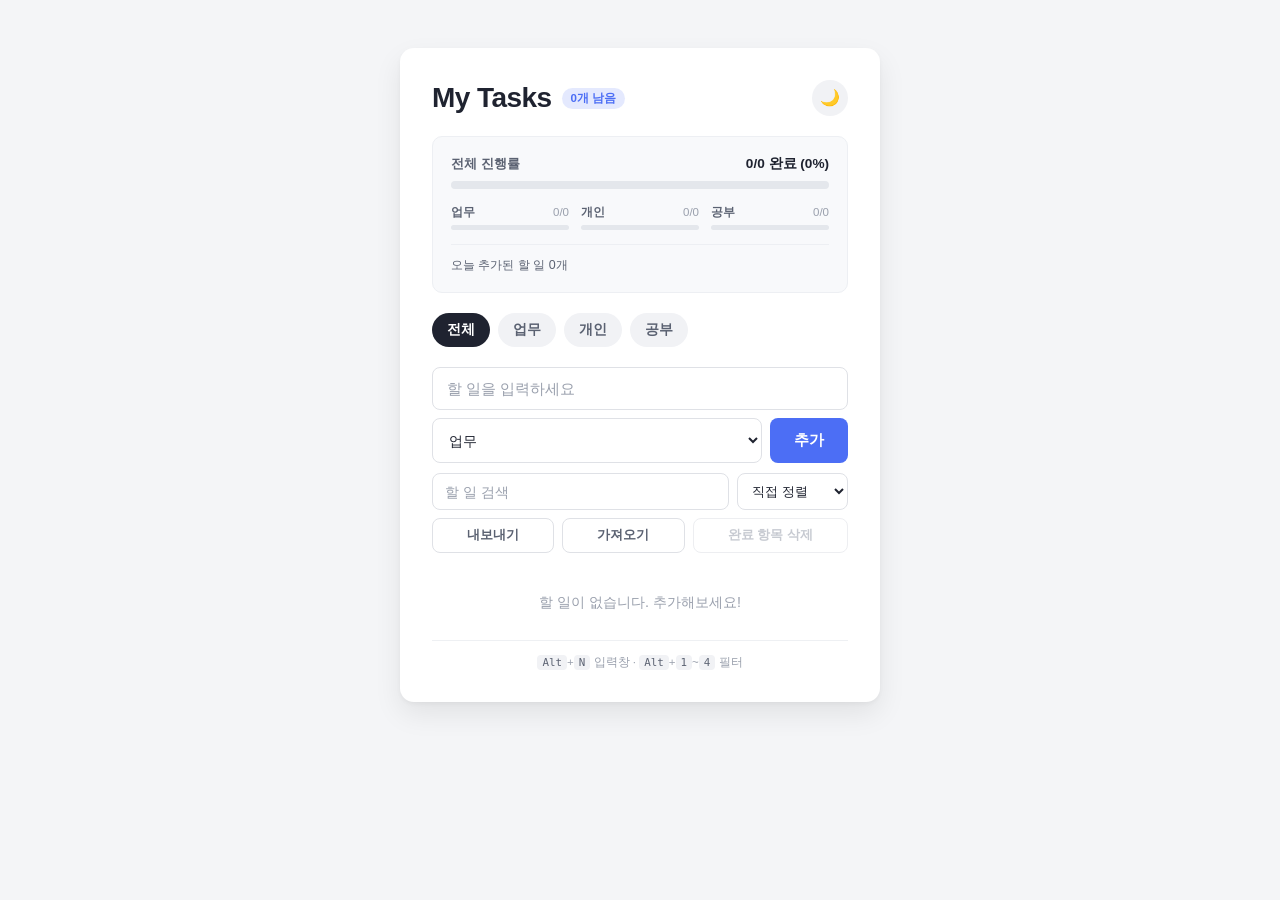
==== index.html @ 3a67f8f7 "Add My Tasks todo app Vanilla HTML/CSS/JS todo app with no build step, persisting to localStorage.  " ====
<!DOCTYPE html>
<html lang="ko">
<head>
  <meta charset="UTF-8">
  <meta name="viewport" content="width=device-width, initial-scale=1.0">
  <title>My Tasks</title>
  <link rel="stylesheet" href="style.css">
  <script>
    // 첫 페인트 전에 테마를 적용해야 라이트 화면이 번쩍이지 않는다
    (function () {
      try {
        const saved = localStorage.getItem('my-tasks-theme');
        const prefersDark = window.matchMedia('(prefers-color-scheme: dark)').matches;
        document.documentElement.dataset.theme = saved || (prefersDark ? 'dark' : 'light');
      } catch {
        document.documentElement.dataset.theme = 'light';
      }
    })();
  </script>
</head>
<body>
  <main class="card">
    <header class="card-head">
      <div class="head-left">
        <h1 class="title">My Tasks</h1>
        <span class="badge" id="remaining-badge">0개 남음</span>
      </div>

      <button
        type="button"
        class="theme-toggle"
        id="theme-toggle"
        aria-label="다크 모드 전환"
      >
        <span class="theme-icon" id="theme-icon">🌙</span>
      </button>
    </header>

    <!-- 진행률 대시보드: 요소를 다시 만들지 않고 값만 갱신해야
         프로그레스 바의 전환 효과가 살아있으므로 마크업을 고정해 둔다 -->
    <section class="dashboard">
      <div class="overall-head">
        <span class="overall-label">전체 진행률</span>
        <span class="overall-value" id="overall-value">0/0 완료 (0%)</span>
      </div>

      <div class="progress-track">
        <div class="progress-fill" id="overall-fill"></div>
      </div>

      <div class="mini-stats">
        <div class="mini-stat" data-category="work">
          <div class="mini-head">
            <span class="mini-label">업무</span>
            <span class="mini-count" data-role="count">0/0</span>
          </div>
          <div class="mini-track">
            <div class="mini-fill" data-role="fill"></div>
          </div>
        </div>

        <div class="mini-stat" data-category="personal">
          <div class="mini-head">
            <span class="mini-label">개인</span>
            <span class="mini-count" data-role="count">0/0</span>
          </div>
          <div class="mini-track">
            <div class="mini-fill" data-role="fill"></div>
          </div>
        </div>

        <div class="mini-stat" data-category="study">
          <div class="mini-head">
            <span class="mini-label">공부</span>
            <span class="mini-count" data-role="count">0/0</span>
          </div>
          <div class="mini-track">
            <div class="mini-fill" data-role="fill"></div>
          </div>
        </div>
      </div>

      <p class="today-count" id="today-count">오늘 추가된 할 일 0개</p>
    </section>

    <div class="filter-bar" id="filter-bar">
      <button type="button" class="filter-btn is-active" data-filter="all">전체</button>
      <button type="button" class="filter-btn" data-filter="work">업무</button>
      <button type="button" class="filter-btn" data-filter="personal">개인</button>
      <button type="button" class="filter-btn" data-filter="study">공부</button>
    </div>

    <form class="input-row" id="todo-form">
      <input
        type="text"
        id="todo-input"
        class="todo-input"
        placeholder="할 일을 입력하세요"
        autocomplete="off"
      >
      <select id="category-select" class="category-select" aria-label="카테고리">
        <option value="work">업무</option>
        <option value="personal">개인</option>
        <option value="study">공부</option>
      </select>
      <button type="submit" class="add-btn">추가</button>
    </form>

    <div class="tool-row">
      <input
        type="search"
        id="search-input"
        class="search-input"
        placeholder="할 일 검색"
        autocomplete="off"
        aria-label="할 일 검색"
      >
      <select id="sort-select" class="sort-select" aria-label="정렬 기준">
        <option value="manual">직접 정렬</option>
        <option value="created">생성일순</option>
        <option value="category">카테고리순</option>
        <option value="done">완료 상태순</option>
      </select>
    </div>

    <div class="action-row">
      <button type="button" class="ghost-btn" id="export-btn">내보내기</button>
      <button type="button" class="ghost-btn" id="import-btn">가져오기</button>
      <button type="button" class="ghost-btn danger" id="clear-done-btn" disabled>
        완료 항목 삭제
      </button>
      <input type="file" id="import-file" accept="application/json,.json" hidden>
    </div>

    <ul class="todo-list" id="todo-list"></ul>

    <p class="empty-msg" id="empty-msg">할 일이 없습니다. 추가해보세요!</p>

    <footer class="shortcut-hint">
      <kbd>Alt</kbd>+<kbd>N</kbd> 입력창 · <kbd>Alt</kbd>+<kbd>1</kbd>~<kbd>4</kbd> 필터
    </footer>
  </main>

  <div class="toast" id="toast" role="status" aria-live="polite"></div>

  <dialog class="confirm-dialog" id="confirm-dialog">
    <div class="confirm-inner">
      <h2 class="confirm-title" id="confirm-title"></h2>
      <p class="confirm-text" id="confirm-text"></p>
      <div class="confirm-actions" id="confirm-actions"></div>
    </div>
  </dialog>

  <script src="script.js"></script>
</body>
</html>
---- style.css ----
/* ── 테마 토큰 ─────────────────────────── */
:root {
  /* 카테고리 색은 두 테마에서 공통으로 쓴다 */
  --work: #4a90e2;
  --personal: #27ae60;
  --study: #8e44ad;

  --bg: #f4f5f7;
  --card: #ffffff;
  --text: #1f2330;
  --text-sub: #5b6272;
  --muted: #9aa0ad;
  --line: #eef0f3;

  --panel-bg: #f8f9fb;
  --panel-border: #edeff3;
  --track: #e4e7ec;

  --field-bg: #ffffff;
  --field-border: #dfe1e6;
  --chip-bg: #f1f2f5;
  --chip-hover: #e6e8ed;
  --chip-active: #1f2330;

  --accent: #4c6ef5;
  --accent-hover: #3b5bdb;
  --accent-active: #364fc7;
  --accent-ring: rgba(76, 110, 245, 0.15);
  --accent-grad: #7048e8;

  --danger: #e03131;
  --danger-soft: #ffe9e9;

  --shadow: 0 2px 4px rgba(0, 0, 0, 0.04), 0 12px 28px rgba(0, 0, 0, 0.08);
}

:root[data-theme="dark"] {
  --bg: #1a1a1a;
  --card: #2d2d2d;
  --text: #e0e0e0;
  --text-sub: #a8a8a8;
  --muted: #7d7d7d;
  --line: #3a3a3a;

  --panel-bg: #262626;
  --panel-border: #3a3a3a;
  --track: #3f3f3f;

  --field-bg: #242424;
  --field-border: #454545;
  --chip-bg: #3a3a3a;
  --chip-hover: #454545;
  --chip-active: #e0e0e0;

  --accent: #5c7cfa;
  --accent-hover: #4c6ef5;
  --accent-active: #4263eb;
  --accent-ring: rgba(92, 124, 250, 0.25);
  --accent-grad: #845ef7;

  --danger: #ff6b6b;
  --danger-soft: #4a2626;

  --shadow: 0 2px 4px rgba(0, 0, 0, 0.2), 0 12px 28px rgba(0, 0, 0, 0.35);
}

* {
  margin: 0;
  padding: 0;
  box-sizing: border-box;
}

body {
  min-height: 100vh;
  display: flex;
  justify-content: center;
  align-items: flex-start;
  padding: 48px 16px;
  background: var(--bg);
  font-family: -apple-system, BlinkMacSystemFont, "Apple SD Gothic Neo",
    "Segoe UI", Roboto, sans-serif;
  color: var(--text);
  transition: background-color 0.3s ease, color 0.3s ease;
}

/* ── 카드 ─────────────────────────────── */
.card {
  width: 100%;
  max-width: 480px;
  background: var(--card);
  border-radius: 14px;
  padding: 32px;
  box-shadow: var(--shadow);
  transition: background-color 0.3s ease, box-shadow 0.3s ease;
}

.card-head {
  display: flex;
  justify-content: space-between;
  align-items: center;
  gap: 12px;
  margin-bottom: 20px;
}

.head-left {
  display: flex;
  align-items: center;
  gap: 10px;
  min-width: 0;
}

.title {
  font-size: 1.75rem;
  font-weight: 700;
  letter-spacing: -0.02em;
}

.badge {
  flex-shrink: 0;
  padding: 3px 9px;
  font-size: 0.72rem;
  font-weight: 700;
  color: var(--accent);
  background: var(--accent-ring);
  border-radius: 999px;
  white-space: nowrap;
}

.theme-toggle {
  flex-shrink: 0;
  width: 36px;
  height: 36px;
  display: grid;
  place-items: center;
  font-size: 1rem;
  line-height: 1;
  background: var(--chip-bg);
  border: none;
  border-radius: 50%;
  cursor: pointer;
  transition: background 0.2s ease;
}

.theme-toggle:hover {
  background: var(--chip-hover);
}

.theme-icon {
  display: block;
  transition: transform 0.3s ease;
}

.theme-toggle:hover .theme-icon {
  transform: rotate(-20deg);
}

/* ── 진행률 대시보드 ───────────────────── */
.dashboard {
  padding: 18px;
  margin-bottom: 20px;
  background: var(--panel-bg);
  border: 1px solid var(--panel-border);
  border-radius: 10px;
  transition: background-color 0.3s ease, border-color 0.3s ease;
}

.overall-head {
  display: flex;
  justify-content: space-between;
  align-items: baseline;
  gap: 8px;
  margin-bottom: 8px;
}

.overall-label {
  font-size: 0.8rem;
  font-weight: 600;
  color: var(--text-sub);
}

.overall-value {
  font-size: 0.85rem;
  font-weight: 700;
  font-variant-numeric: tabular-nums;
}

.progress-track {
  height: 8px;
  background: var(--track);
  border-radius: 999px;
  overflow: hidden;
}

.progress-fill {
  width: 0;
  height: 100%;
  background: linear-gradient(90deg, var(--accent), var(--accent-grad));
  border-radius: 999px;
  transition: width 0.45s cubic-bezier(0.34, 1.2, 0.64, 1);
}

.mini-stats {
  display: grid;
  grid-template-columns: repeat(3, 1fr);
  gap: 12px;
  margin-top: 16px;
}

.mini-head {
  display: flex;
  justify-content: space-between;
  align-items: baseline;
  gap: 4px;
  margin-bottom: 5px;
}

.mini-label {
  font-size: 0.72rem;
  font-weight: 600;
  color: var(--text-sub);
}

.mini-count {
  font-size: 0.72rem;
  color: var(--muted);
  font-variant-numeric: tabular-nums;
}

.mini-track {
  height: 5px;
  background: var(--track);
  border-radius: 999px;
  overflow: hidden;
}

.mini-fill {
  width: 0;
  height: 100%;
  border-radius: 999px;
  transition: width 0.45s cubic-bezier(0.34, 1.2, 0.64, 1);
}

.mini-stat[data-category="work"] .mini-fill {
  background: var(--work);
}

.mini-stat[data-category="personal"] .mini-fill {
  background: var(--personal);
}

.mini-stat[data-category="study"] .mini-fill {
  background: var(--study);
}

.today-count {
  margin-top: 14px;
  padding-top: 12px;
  border-top: 1px solid var(--panel-border);
  font-size: 0.78rem;
  color: var(--text-sub);
}

/* ── 필터 바 ──────────────────────────── */
.filter-bar {
  display: flex;
  flex-wrap: wrap;
  gap: 8px;
  margin-bottom: 20px;
}

.filter-btn {
  padding: 7px 14px;
  font-size: 0.85rem;
  font-weight: 600;
  font-family: inherit;
  color: var(--text-sub);
  background: var(--chip-bg);
  border: 1px solid transparent;
  border-radius: 999px;
  cursor: pointer;
  transition: background 0.2s ease, color 0.2s ease;
}

.filter-btn:hover {
  background: var(--chip-hover);
}

/* 선택된 필터는 해당 카테고리 색으로 강조한다 */
.filter-btn.is-active {
  color: var(--card);
  background: var(--chip-active);
}

.filter-btn.is-active[data-filter="work"] {
  color: #fff;
  background: var(--work);
}

.filter-btn.is-active[data-filter="personal"] {
  color: #fff;
  background: var(--personal);
}

.filter-btn.is-active[data-filter="study"] {
  color: #fff;
  background: var(--study);
}

/* ── 입력 영역 ─────────────────────────── */
.input-row {
  display: flex;
  flex-wrap: wrap;
  gap: 8px;
}

.todo-input,
.search-input {
  min-width: 0;
  font-size: 0.95rem;
  font-family: inherit;
  color: inherit;
  background: var(--field-bg);
  border: 1px solid var(--field-border);
  border-radius: 8px;
  outline: none;
  transition: border-color 0.15s, box-shadow 0.15s, background-color 0.3s ease;
}

.todo-input {
  flex: 1 1 100%;
  padding: 12px 14px;
}

.todo-input::placeholder,
.search-input::placeholder {
  color: var(--muted);
}

.todo-input:focus,
.search-input:focus,
.category-select:focus {
  border-color: var(--accent);
  box-shadow: 0 0 0 3px var(--accent-ring);
}

.category-select {
  flex: 1 1 auto;
  padding: 11px 12px;
  font-size: 0.9rem;
  font-family: inherit;
  color: inherit;
  background: var(--field-bg);
  border: 1px solid var(--field-border);
  border-radius: 8px;
  cursor: pointer;
  outline: none;
  transition: border-color 0.15s, box-shadow 0.15s, background-color 0.3s ease;
}

.add-btn {
  flex: 0 0 auto;
  padding: 12px 24px;
  font-size: 0.95rem;
  font-weight: 600;
  font-family: inherit;
  color: #fff;
  background: var(--accent);
  border: none;
  border-radius: 8px;
  cursor: pointer;
  transition: background 0.15s;
}

.add-btn:hover {
  background: var(--accent-hover);
}

.add-btn:active {
  background: var(--accent-active);
}

/* ── 검색 / 정렬 / 도구 ────────────────── */
.tool-row {
  display: flex;
  gap: 8px;
  margin-top: 10px;
}

.search-input {
  flex: 1;
  padding: 9px 12px;
  font-size: 0.88rem;
}

.sort-select {
  flex: 0 0 auto;
  padding: 9px 10px;
  font-size: 0.82rem;
  font-family: inherit;
  color: inherit;
  background: var(--field-bg);
  border: 1px solid var(--field-border);
  border-radius: 8px;
  cursor: pointer;
  outline: none;
  transition: border-color 0.15s, box-shadow 0.15s, background-color 0.3s ease;
}

.sort-select:focus {
  border-color: var(--accent);
  box-shadow: 0 0 0 3px var(--accent-ring);
}

.action-row {
  display: flex;
  flex-wrap: wrap;
  gap: 8px;
  margin-top: 8px;
}

.ghost-btn {
  flex: 1 1 auto;
  padding: 8px 12px;
  font-size: 0.8rem;
  font-weight: 600;
  font-family: inherit;
  color: var(--text-sub);
  background: transparent;
  border: 1px solid var(--field-border);
  border-radius: 8px;
  cursor: pointer;
  transition: background 0.15s, border-color 0.15s, color 0.15s, opacity 0.15s;
}

.ghost-btn:hover:not(:disabled) {
  background: var(--chip-bg);
  border-color: var(--muted);
}

.ghost-btn.danger {
  color: var(--danger);
}

.ghost-btn.danger:hover:not(:disabled) {
  background: var(--danger-soft);
  border-color: var(--danger);
}

.ghost-btn:disabled {
  color: var(--muted);
  opacity: 0.55;
  cursor: not-allowed;
}

/* ── 목록 ─────────────────────────────── */
.todo-list {
  list-style: none;
  margin-top: 16px;
}

.todo-item {
  display: flex;
  align-items: flex-start;
  gap: 12px;
  padding: 12px 4px;
  border-bottom: 1px solid var(--line);
}

.todo-item:last-child {
  border-bottom: none;
}

/* 드래그 손잡이 — 손잡이를 잡았을 때만 항목이 draggable 로 바뀐다 */
.drag-handle {
  flex-shrink: 0;
  width: 18px;
  margin-top: 1px;
  font-size: 0.85rem;
  line-height: 1.3;
  color: var(--muted);
  text-align: center;
  background: none;
  border: none;
  cursor: grab;
  opacity: 0.45;
  transition: opacity 0.15s;
}

.todo-item:hover .drag-handle {
  opacity: 1;
}

.drag-handle:active {
  cursor: grabbing;
}

.todo-item.is-dragging {
  opacity: 0.45;
  background: var(--panel-bg);
  border-radius: 8px;
}

.todo-checkbox {
  width: 18px;
  height: 18px;
  flex-shrink: 0;
  margin-top: 2px;
  cursor: pointer;
}

.todo-item[data-category="work"] .todo-checkbox {
  accent-color: var(--work);
}

.todo-item[data-category="personal"] .todo-checkbox {
  accent-color: var(--personal);
}

.todo-item[data-category="study"] .todo-checkbox {
  accent-color: var(--study);
}

.todo-body {
  flex: 1;
  min-width: 0;
}

.todo-text {
  display: block;
  font-size: 0.95rem;
  line-height: 1.4;
  word-break: break-word;
  cursor: text;
}

.todo-item.done .todo-text {
  text-decoration: line-through;
  color: var(--muted);
}

/* 검색어와 일치하는 부분 */
.todo-text mark {
  padding: 0 1px;
  color: inherit;
  background: var(--accent-ring);
  border-radius: 3px;
}

.todo-meta {
  display: flex;
  align-items: center;
  gap: 8px;
  margin-top: 5px;
}

.category-tag {
  padding: 2px 8px;
  font-size: 0.7rem;
  font-weight: 700;
  letter-spacing: 0.02em;
  color: #fff;
  border-radius: 999px;
  white-space: nowrap;
}

.category-tag[data-category="work"] {
  background: var(--work);
}

.category-tag[data-category="personal"] {
  background: var(--personal);
}

.category-tag[data-category="study"] {
  background: var(--study);
}

.todo-time {
  font-size: 0.75rem;
  color: var(--muted);
}

.delete-btn {
  flex-shrink: 0;
  width: 26px;
  height: 26px;
  display: grid;
  place-items: center;
  font-size: 0.9rem;
  line-height: 1;
  color: var(--muted);
  background: none;
  border: none;
  border-radius: 6px;
  cursor: pointer;
  transition: background 0.15s, color 0.15s;
}

.delete-btn:hover {
  color: var(--danger);
  background: var(--danger-soft);
}

/* ── 인라인 편집 ───────────────────────── */
.edit-form {
  flex: 1;
  display: flex;
  flex-wrap: wrap;
  gap: 8px;
  min-width: 0;
}

.edit-input {
  flex: 1 1 100%;
  min-width: 0;
  padding: 8px 10px;
  font-size: 0.95rem;
  font-family: inherit;
  color: inherit;
  background: var(--field-bg);
  border: 1px solid var(--accent);
  border-radius: 6px;
  outline: none;
  box-shadow: 0 0 0 3px var(--accent-ring);
}

.edit-select {
  flex: 0 0 auto;
  padding: 6px 8px;
  font-size: 0.8rem;
  font-family: inherit;
  color: inherit;
  background: var(--field-bg);
  border: 1px solid var(--field-border);
  border-radius: 6px;
  cursor: pointer;
  outline: none;
}

.edit-hint {
  align-self: center;
  font-size: 0.72rem;
  color: var(--muted);
}

/* ── 빈 상태 / 단축키 안내 ─────────────── */
.empty-msg {
  padding: 24px 4px 8px;
  font-size: 0.9rem;
  color: var(--muted);
  text-align: center;
}

.empty-msg.hidden {
  display: none;
}

.shortcut-hint {
  margin-top: 20px;
  padding-top: 14px;
  border-top: 1px solid var(--line);
  font-size: 0.72rem;
  color: var(--muted);
  text-align: center;
}

kbd {
  padding: 1px 5px;
  font-family: ui-monospace, SFMono-Regular, Menlo, monospace;
  font-size: 0.68rem;
  color: var(--text-sub);
  background: var(--chip-bg);
  border-radius: 4px;
}

/* ── 확인 다이얼로그 ───────────────────── */
.confirm-dialog {
  padding: 0;
  color: var(--text);
  background: var(--card);
  border: none;
  border-radius: 12px;
  box-shadow: var(--shadow);
}

.confirm-dialog::backdrop {
  background: rgba(0, 0, 0, 0.45);
}

.confirm-inner {
  width: min(320px, 90vw);
  padding: 24px;
}

.confirm-title {
  font-size: 1rem;
  font-weight: 700;
  margin-bottom: 8px;
}

.confirm-text {
  font-size: 0.88rem;
  line-height: 1.5;
  color: var(--text-sub);
  margin-bottom: 20px;
}

.confirm-actions {
  display: flex;
  justify-content: flex-end;
  gap: 8px;
}

.btn-ghost,
.btn-primary,
.btn-danger {
  padding: 9px 16px;
  font-size: 0.85rem;
  font-weight: 600;
  font-family: inherit;
  border: none;
  border-radius: 7px;
  cursor: pointer;
  transition: background 0.15s, opacity 0.15s;
}

.btn-ghost {
  color: var(--text-sub);
  background: var(--chip-bg);
}

.btn-ghost:hover {
  background: var(--chip-hover);
}

.btn-primary {
  color: #fff;
  background: var(--accent);
}

.btn-danger {
  color: #fff;
  background: var(--danger);
}

.btn-primary:hover,
.btn-danger:hover {
  opacity: 0.88;
}

.confirm-actions {
  flex-wrap: wrap;
}

/* ── 토스트 ────────────────────────────── */
.toast {
  position: fixed;
  left: 50%;
  bottom: 28px;
  transform: translate(-50%, 12px);
  max-width: min(400px, calc(100vw - 32px));
  padding: 11px 18px;
  font-size: 0.85rem;
  color: var(--card);
  background: var(--text);
  border-radius: 999px;
  box-shadow: 0 8px 24px rgba(0, 0, 0, 0.22);
  opacity: 0;
  pointer-events: none;
  transition: opacity 0.2s ease, transform 0.2s ease;
}

.toast.is-visible {
  opacity: 1;
  transform: translate(-50%, 0);
}

/* ── 애니메이션 ─────────────────────────── */
@keyframes item-in {
  from {
    opacity: 0;
    transform: translateY(-6px);
  }
  to {
    opacity: 1;
    transform: none;
  }
}

@keyframes item-out {
  to {
    opacity: 0;
    transform: translateX(14px);
  }
}

.todo-item.is-entering {
  animation: item-in 0.22s ease-out;
}

.todo-item.is-leaving {
  animation: item-out 0.18s ease-in forwards;
  pointer-events: none;
}

@media (prefers-reduced-motion: reduce) {
  *,
  .progress-fill,
  .mini-fill {
    transition-duration: 0.01s !important;
  }

  .todo-item.is-entering,
  .todo-item.is-leaving {
    animation-duration: 0.01s;
  }
}
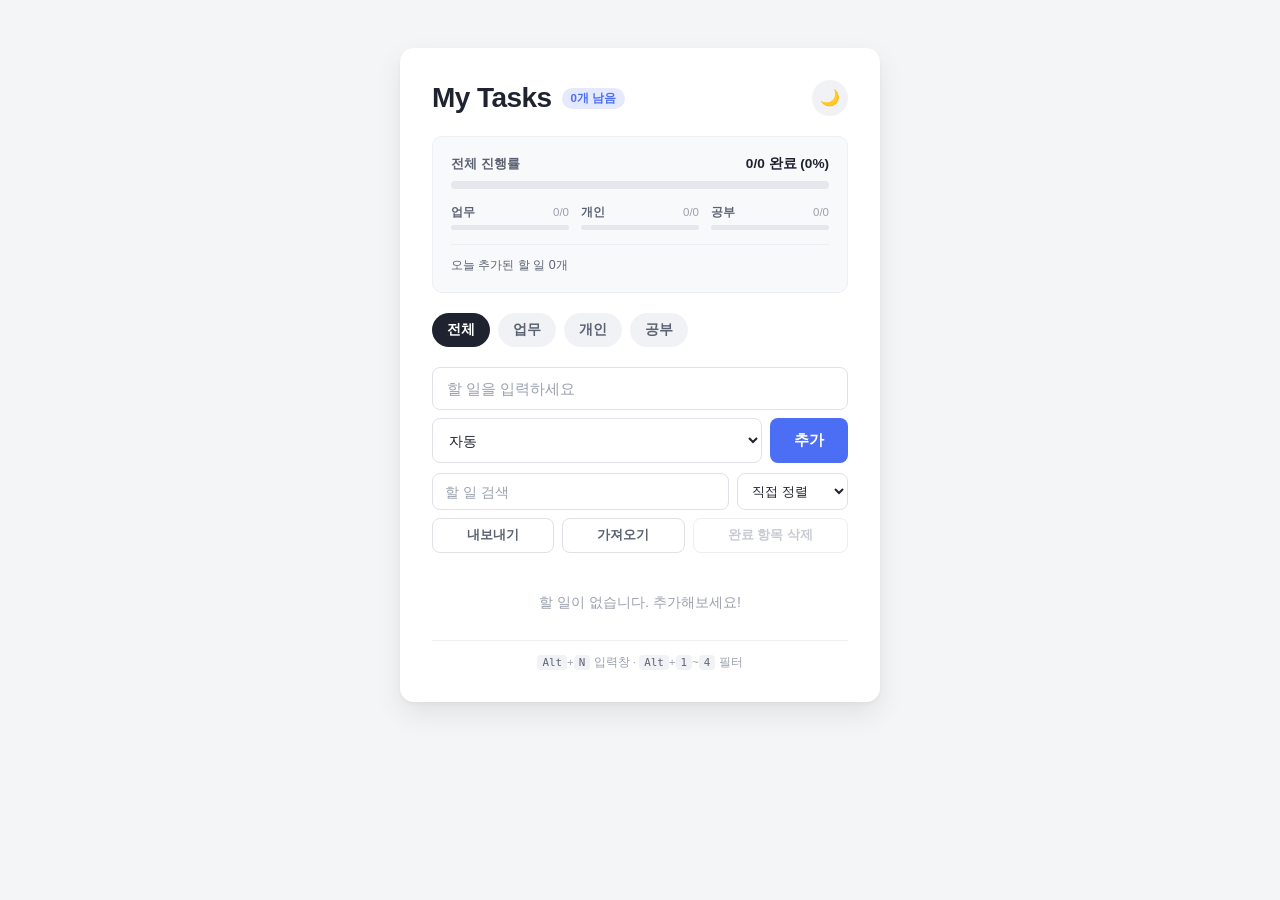
==== commit 0843961d: "Add keyword-based automatic category classification Adds an "자동" (auto) option to the category dropd" ====
--- a/index.html
+++ b/index.html
@@ -99,12 +99,15 @@
         autocomplete="off"
       >
       <select id="category-select" class="category-select" aria-label="카테고리">
+        <option value="auto" selected>자동</option>
         <option value="work">업무</option>
         <option value="personal">개인</option>
         <option value="study">공부</option>
       </select>
       <button type="submit" class="add-btn">추가</button>
     </form>
+
+    <p class="category-hint hidden" id="category-hint" aria-live="polite"></p>
 
     <div class="tool-row">
       <input
--- a/style.css
+++ b/style.css
@@ -377,6 +377,43 @@
 
 .add-btn:active {
   background: var(--accent-active);
+}
+
+/* ── 자동 분류 힌트 ────────────────────── */
+.category-hint {
+  display: flex;
+  align-items: center;
+  gap: 6px;
+  margin-top: 8px;
+  padding-left: 2px;
+  font-size: 0.76rem;
+  color: var(--text-sub);
+}
+
+.category-hint.hidden {
+  display: none;
+}
+
+/* 어느 카테고리로 가는지 색으로도 알려준다 */
+.category-hint::before {
+  content: "";
+  width: 7px;
+  height: 7px;
+  flex-shrink: 0;
+  border-radius: 50%;
+  background: var(--muted);
+}
+
+.category-hint[data-category="work"]::before {
+  background: var(--work);
+}
+
+.category-hint[data-category="personal"]::before {
+  background: var(--personal);
+}
+
+.category-hint[data-category="study"]::before {
+  background: var(--study);
 }
 
 /* ── 검색 / 정렬 / 도구 ────────────────── */
